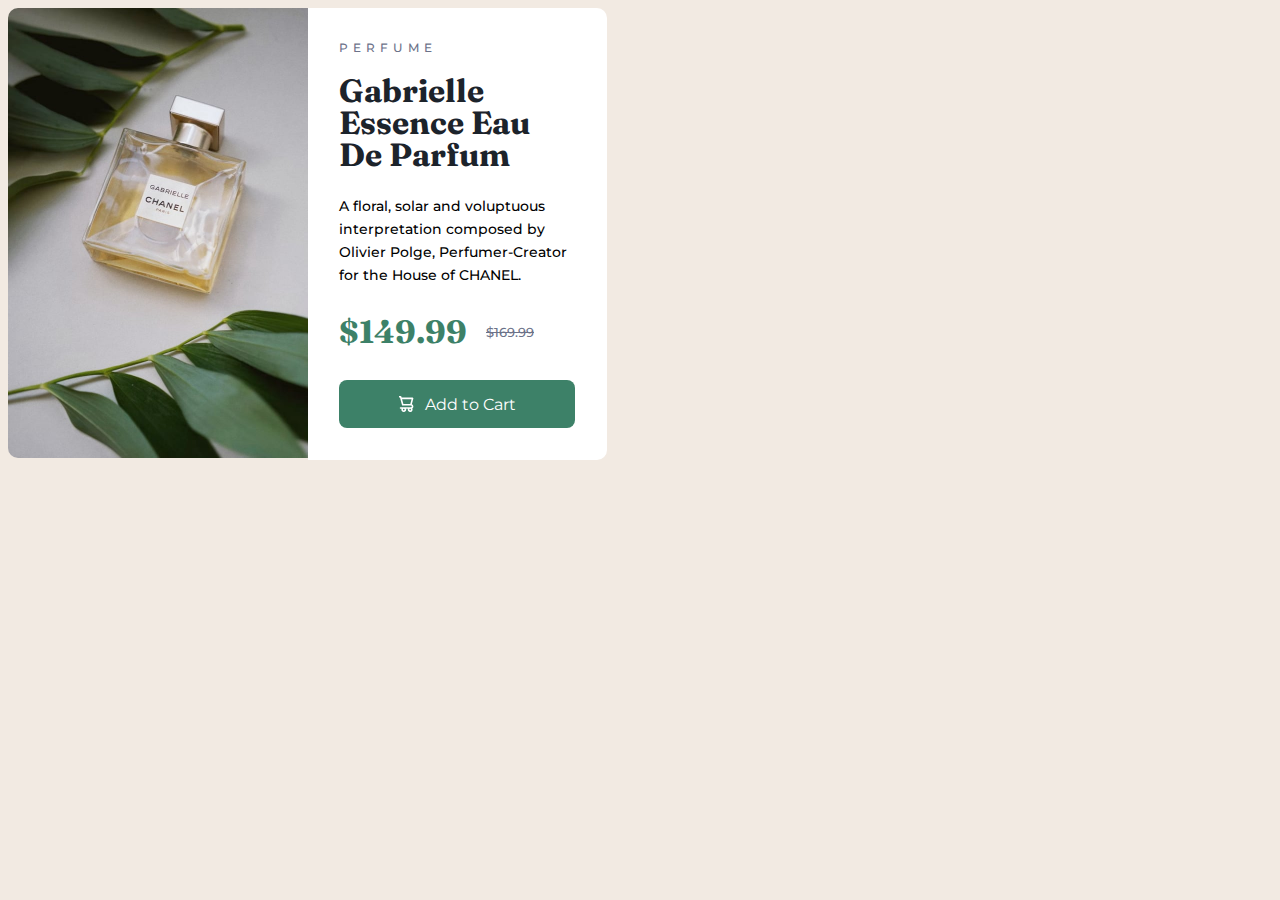
==== desktop/index.html @ 1d38da60 "Full project" ====
<!DOCTYPE html>
<html lang="en">
<head>
  <meta charset="UTF-8">
  <meta name="viewport" content="width=device-width, initial-scale=1.0"> <!-- displays site properly based on user's device -->
  
  <link rel="icon" type="image/png" sizes="32x32" href="./images/favicon-32x32.png">
  <link href="main.css" rel="stylesheet" type="text/css">
  <link href="https://fonts.googleapis.com/css2?family=Montserrat:wght@100;500&display=swap" rel="stylesheet">
  <link href="https://fonts.googleapis.com/css2?family=Fraunces:wght@100;700&display=swap" rel="stylesheet">
  <title>Product preview card component</title>
  <style>
    .attribution { font-size: 11px; text-align: center; }
    .attribution a { color: hsl(228, 45%, 44%); }
  </style>
</head>
<body>
  <div class="desktop">
    <div class="content">
    <img src="images/image-product-desktop.jpg" class="imageDsc">
    <dic class="text">
    <div class="pfm">Perfume</div>
    <div class="name">Gabrielle Essence Eau De Parfum</div>
    <div class="dscr">A floral, solar and voluptuous interpretation composed by Olivier Polge, 
    Perfumer-Creator for the House of CHANEL.</div>
    <div class="prices">
    <div class="prc">$149.99</div>
    <div class="prcp">$169.99</div></div>
    <href=#><div class="btn"> <img src="images\icon-cart.svg" class="cartimg">Add to Cart</div>
    </div>
  </div></a>
  </div>
</body>
</html>
---- desktop/main.css ----
body {
    background-color: #F2EAE2;
}

.desktop {
    position: absolute;
    display: flex;
    width: 600px;
    height: 450px;
}
.text {
    background-color: #fff;
    border-radius: 0px 10px 10px 0px;
}
.content {
    display: flex;
    flex-direction: column;
    flex-wrap: wrap;
    /* justify-content: center; */
}

.imageDsc {
    width: 300px;
    height: 450px;
    border-radius: 10px 0px 0px 10px;
}

.pfm {
    margin: 32px 0px 20px 31px;
    font-family: 'Montserrat';
    text-transform: uppercase;
    font-style: normal;
    height: 15px;
    font-weight: 500;
    font-size: 12px;
    line-height: 15px;
    letter-spacing: 5px;
    color: #6C7289;
}

.name {
    margin: 0px 0px 24px 31px;
    width: 236px;
    height: 96px;
    font-family: 'Fraunces';
    font-style: normal;
    font-weight: 700;
    font-size: 32px;
    line-height: 32px;
    color: #1C232B;
}

.dscr {
    margin: 0px 0px 29px 31px;
    height: 92px;
    width: 237px;
    font-family: 'Montserrat';
    font-style: normal;
    font-weight: 500;
    font-size: 14px;
    line-height: 23px;
}

.prices {
    margin: 0px 0px 30px 31px;
    display: flex;
    align-items: center;
}

.prc {
    margin: 0px 19px 0px 0px;
    font-family: 'Fraunces';
    font-style: normal;
    font-weight: 700;
    font-size: 32px;
    line-height: 32px;
    color: #3D8168;
}

.prcp{
    font-family: 'Montserrat';
    font-style: normal;
    font-weight: 500;
    font-size: 13px;
    line-height: 23px;
    text-decoration-line: line-through;
    color: #6C7289;
}

.btn {
    display: flex;
    background-color: #3D8168;
    color: #fff;
    font-family: 'Montserrat';
    border-radius: 8px;
    align-items: center;
    justify-content: center;
    margin: 32px 32px 32px 31px;
    width: 236px;
    height: 48px;
    left: 332px;
    top: 370px;
}
.cartimg {
    margin: 0px 11px 0px 0px;
}
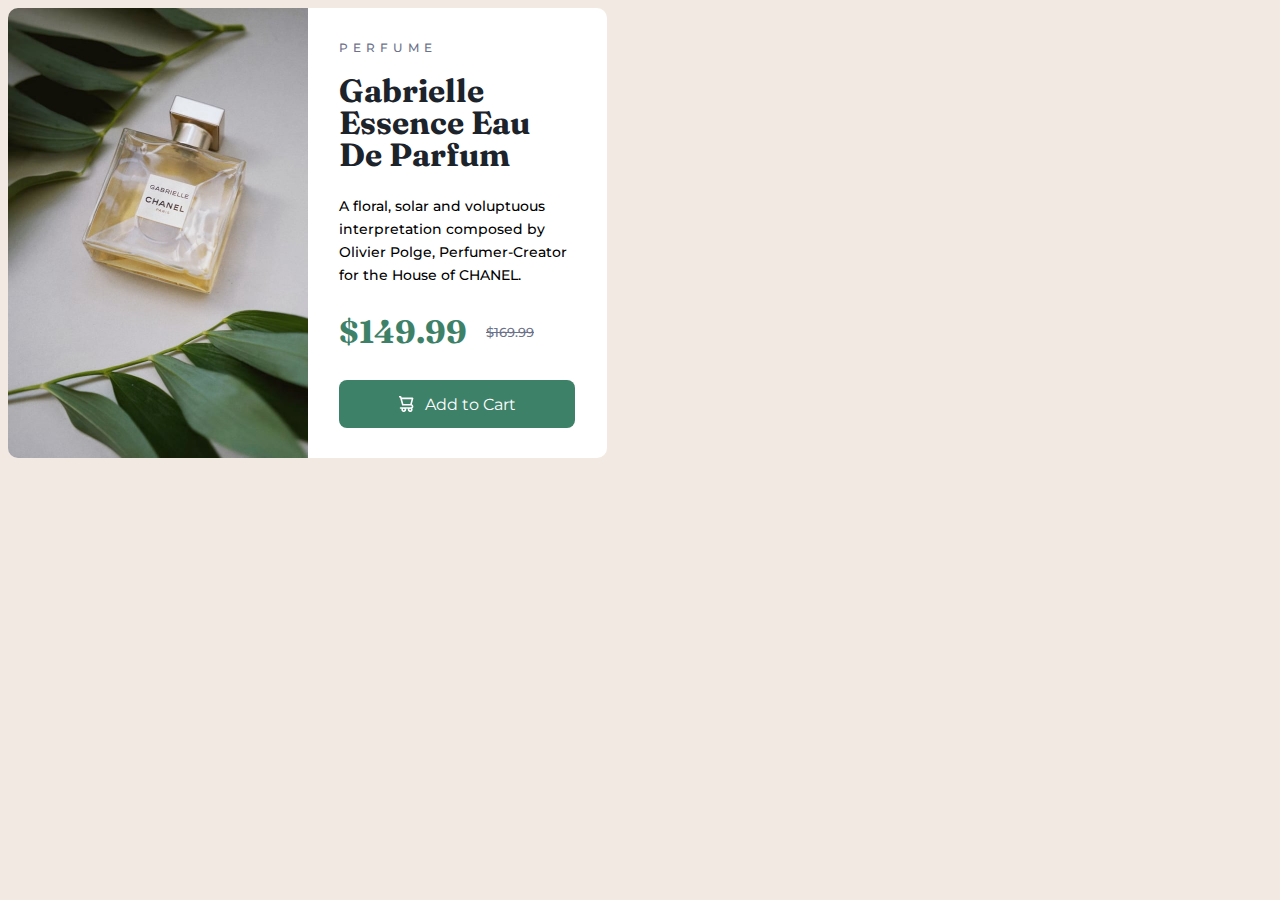
==== commit 884616d4: "1" ====
--- a/desktop/index.html
+++ b/desktop/index.html
@@ -18,7 +18,7 @@
   <div class="desktop">
     <div class="content">
     <img src="images/image-product-desktop.jpg" class="imageDsc">
-    <dic class="text">
+    <div class="text">
     <div class="pfm">Perfume</div>
     <div class="name">Gabrielle Essence Eau De Parfum</div>
     <div class="dscr">A floral, solar and voluptuous interpretation composed by Olivier Polge, 
--- a/desktop/main.css
+++ b/desktop/main.css
@@ -11,11 +11,13 @@
 .text {
     background-color: #fff;
     border-radius: 0px 10px 10px 0px;
+    height: 450px;
 }
 .content {
     display: flex;
     flex-direction: column;
     flex-wrap: wrap;
+
     /* justify-content: center; */
 }
 
